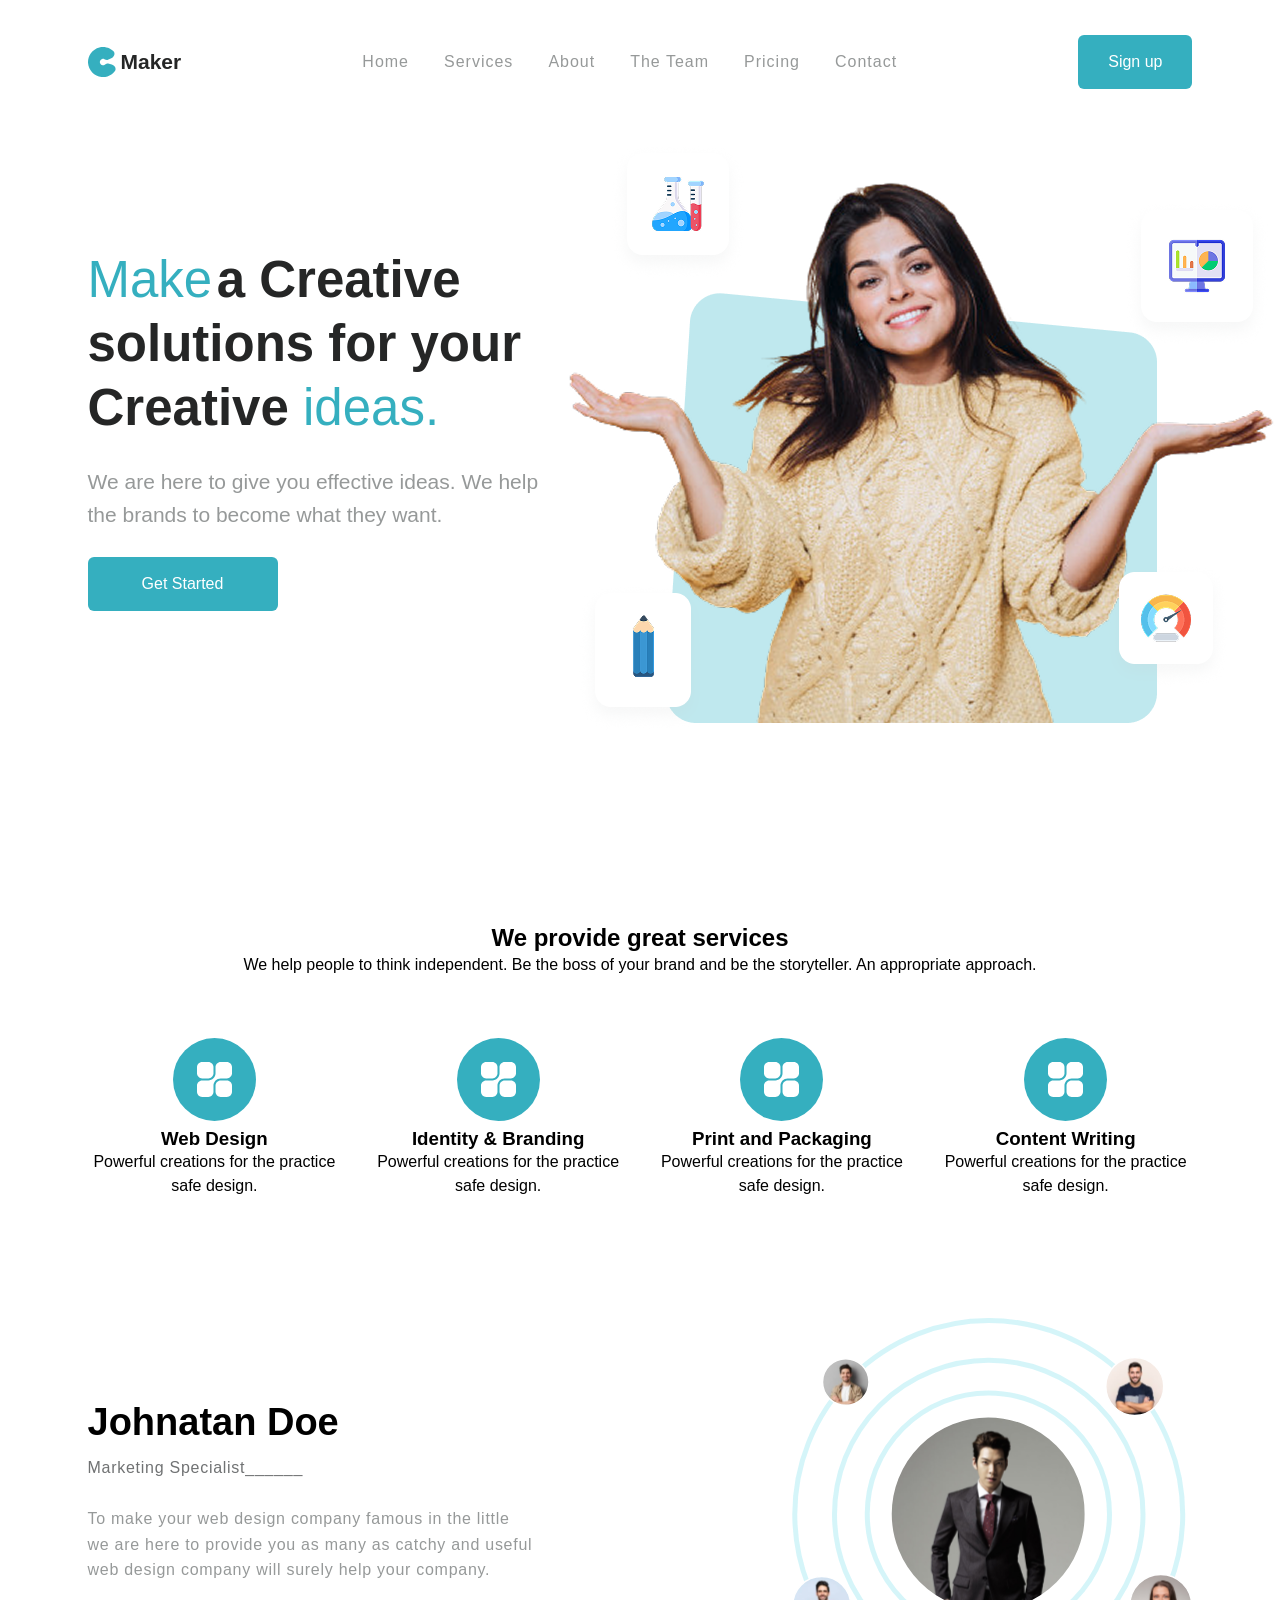
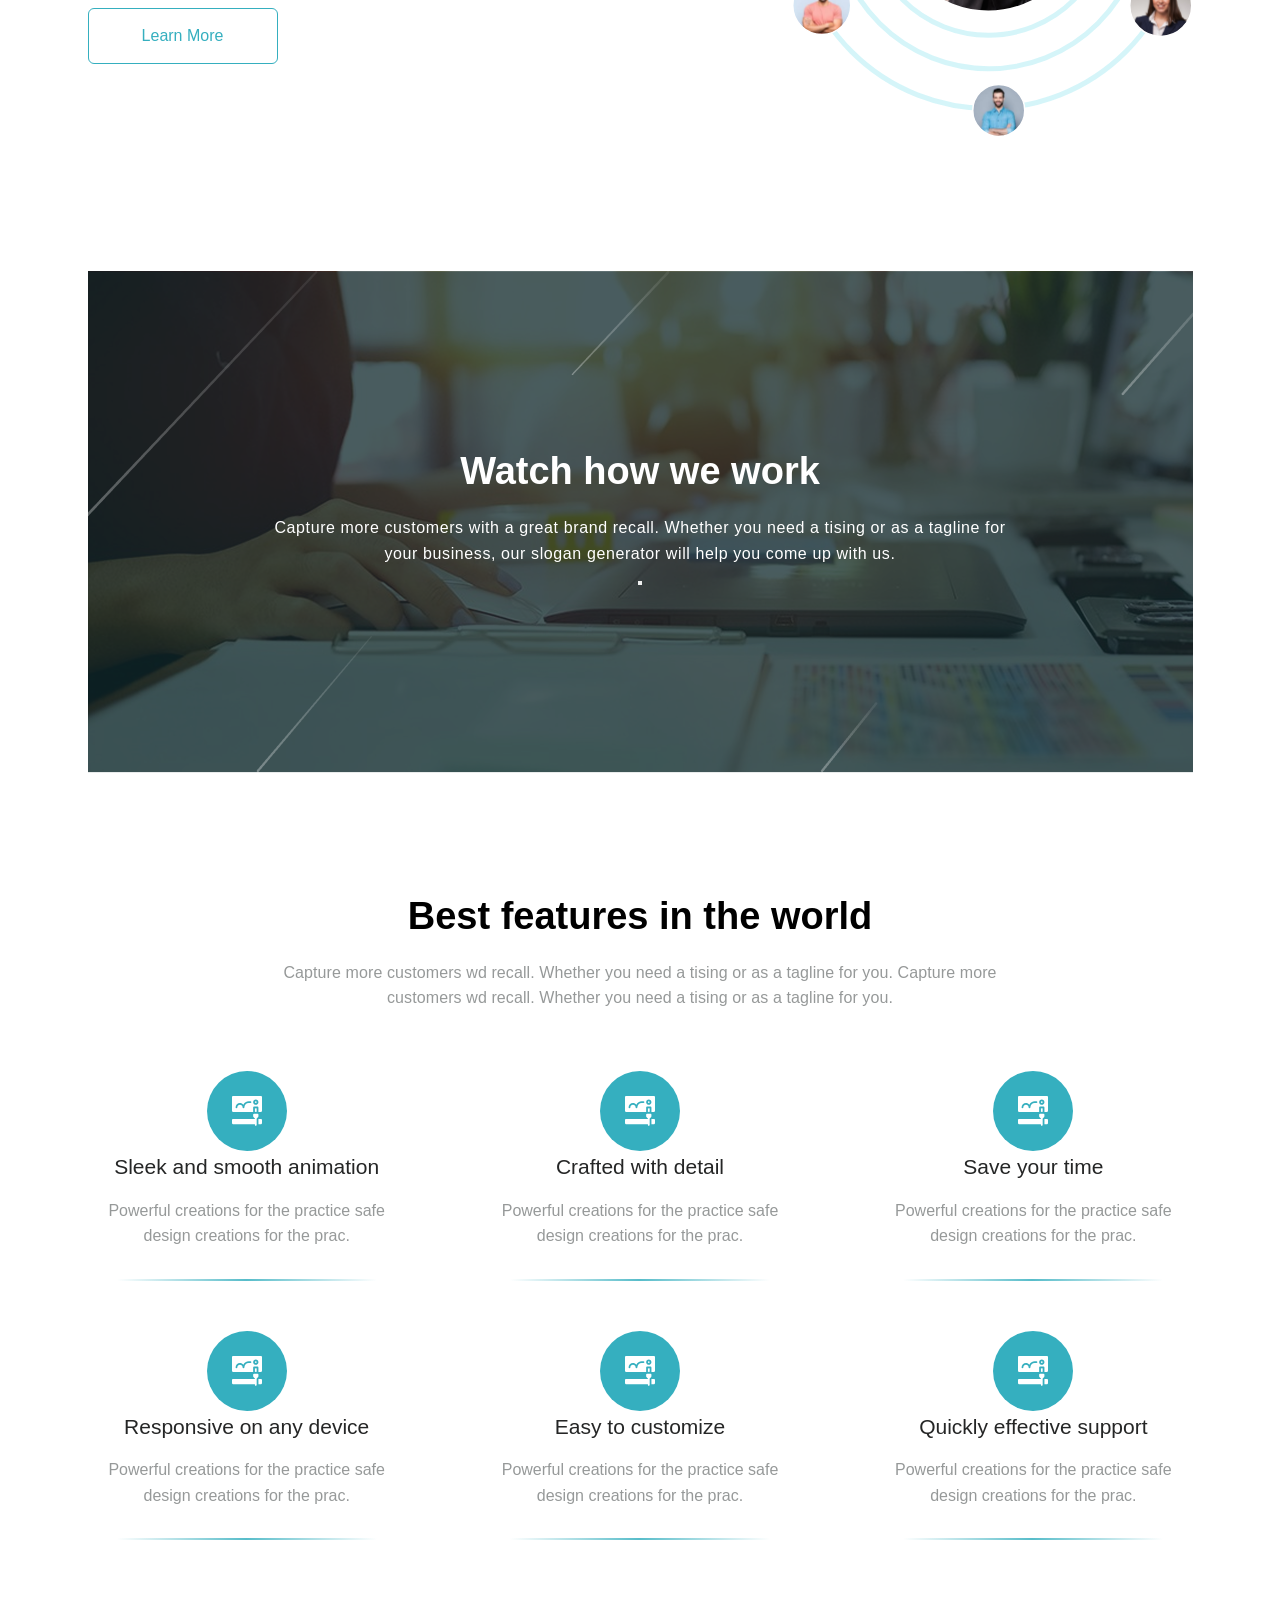
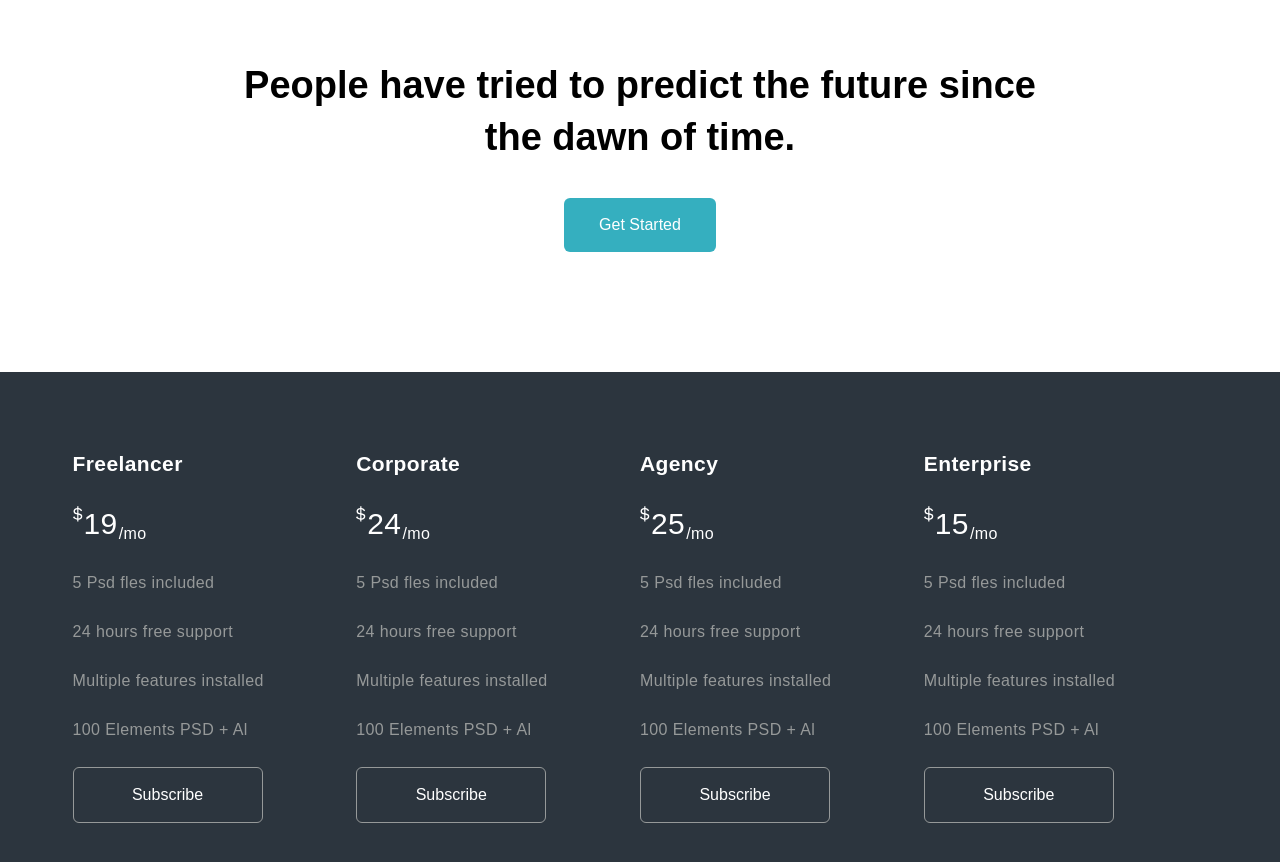
==== index.html @ e0fdf876 "init site" ====
<!DOCTYPE html>
<html lang="ru">

<head>
    <meta charset="UTF-8">
    <meta name="viewport" content="width=device-width, initial-scale=1.0">
    <title>Figma</title>
    <link rel="stylesheet" href="css/style.css">
    <link rel="stylesheet" href="css/base.css">
</head>

<body>
    <header>
        <div class="flex-column container ">
            <nav class="header__nav">
                <div class="header__logo">
                    <a class="header__logo-link" href="">
                        <img class="header__logo-img" src="img/logo.svg" alt="Логотип компании">
                        Maker</a>
                </div>
                <ul class="header__menu">
                    <li class="header__item">
                        <a class="header__link" href="#">Home</a>
                    </li>
                    <li class="header__item">
                        <a class="header__link" href="#">Services</a>
                    </li>
                    <li class="header__item">
                        <a class="header__link" href="#">About</a>
                    </li>
                    <li class="header__item">
                        <a class="header__link" href="#">The Team</a>
                    </li>
                    <li class="header__item">
                        <a class="header__link" href="#">Pricing</a>
                    </li>
                    <li class="header__item">
                        <a class="header__link" href="#">Contact</a>
                    </li>
                </ul>
                <div class="header__auth">
                    <a class="header__sign-up" href="">Sign up</a>
                </div>
            </nav>

            <div class="content m-t-56">
                <div class="content__text">
                    <p class="content__hading">
                        <span class="p-style">Make</span>
                        <span class='p-style_1'> a Creative solutions for your Creative </span>
                        <span class='p-style'>ideas.</span>
                    </p>
                    <p class="content__parag">We are here to give you effective ideas. We help the brands to become what
                        they want. </p>
                    <a class="content__link" href="">Get Started</a>
                </div>
                <div class="content__img">
                    <img src="img/header_img.png" alt="Контент">
                </div>
            </div>
        </div>
    </header>
    <main>
        <section class="flex-column container services">
            <h2 class="services-h2">We provide great services</h2>
            <p class="services-text">We help people to think independent. Be the boss of your brand and be the
                storyteller. An appropriate
                approach.</p>
            <div class="flex services-catalog">
                <div class="services-card">
                    <img class='services-img' src="img/icon.svg" alt="">
                    <h3 class='services-h3'>Web Design</h3>
                    <p class='services-text'>Powerful creations for the practice safe design.</p>
                </div>

                <div class="services-card">
                    <img class='services-img' src="img/icon.svg" alt="">
                    <h3 class='services-h3'>Identity & Branding</h3>
                    <p class='services-text'>Powerful creations for the practice safe design.</p>
                </div>

                <div class="services-card">
                    <img class='services-img' src="img/icon.svg" alt="">
                    <h3 class='services-h3'>Print and Packaging</h3>
                    <p class='services-text'>Powerful creations for the practice safe design.</p>
                </div>

                <div class="services-card">
                    <img class='services-img' src="img/icon.svg" alt="">
                    <h3 class='services-h3'>Content Writing</h3>
                    <p class='services-text'>Powerful creations for the practice safe design.</p>
                </div>
            </div>
        </section>

        <section class="flex container features-block">
            <div class="flex content-side">
                <div class="flex-column content-box">
                    <h2 class="features-h2">Johnatan Doe</h2>
                    <p class="features-text text-style">Marketing Specialist______</p>
                </div>
                <p class="features-text">To make your web design company famous in the little
                    we are here to provide you as many as catchy and useful
                    web design company will surely help your company.</p>
                <a class="features-btn" href="#">Learn More</a>
            </div>
            <div class="image-side">
                <img src="img/section_img.svg" />
            </div>
        </section>


        <section class="container">
            <div class="flex-column content__block content-style">
                <h2 class="content__block-h2">Watch how we work</h2>
                <p class="content__block-text">Capture more customers with a great brand recall. Whether you need a
                    tising or as a tagline for your
                    business, our slogan generator will help you come up with us.</p>
                <div class="content_play-button">
                    <button class='play-btn' type="button">
                    </button>
                </div>
            </div>
        </section>

        <section class="flex-column container mt-1 mb-1">
            <h2 class="section-h2 text-center">Best features in the world</h2>
            <p class="section-p text-center">Capture more customers wd recall. Whether you need a tising or as a tagline
                for you. Capture more
                customers wd recall. Whether you need a tising or as a tagline for you.</p>
            <div class="section-cards">
                <div class="card-item">
                    <img clas="card-icon" src="img/card-icon.svg" alt="">
                    <p class="card-title">Sleek and smooth animation</p>
                    <p class="card-text">Powerful creations for the practice safe
                        design creations for the prac.</p>
                    <img class="line" src="img/line.svg" alt="">
                </div>

                <div class="card-item">
                    <img clas="card-icon" src="img/card-icon.svg" alt="">
                    <p class="card-title">Crafted with detail</p>
                    <p class="card-text">Powerful creations for the practice safe
                        design creations for the prac.</p>
                    <img class="line" src="img/line.svg" alt="">
                </div>

                <div class="card-item">
                    <img clas="card-icon" src="img/card-icon.svg" alt="">
                    <p class="card-title">Save your time</p>
                    <p class="card-text">Powerful creations for the practice safe
                        design creations for the prac.</p>
                    <img class="line" src="img/line.svg" alt="">
                </div>


                <div class="card-item">
                    <img clas="card-icon" src="img/card-icon.svg" alt="">
                    <p class="card-title">Responsive on any device</p>
                    <p class="card-text">Powerful creations for the practice safe
                        design creations for the prac.</p>
                    <img class="line" src="img/line.svg" alt="">
                </div>


                <div class="card-item">
                    <img clas="card-icon" src="img/card-icon.svg" alt="">
                    <p class="card-title">Easy to customize</p>
                    <p class="card-text">Powerful creations for the practice safe
                        design creations for the prac.</p>
                    <img class="line" src="img/line.svg" alt="">
                </div>


                <div class="card-item">
                    <img clas="card-icon" src="img/card-icon.svg" alt="">
                    <p class="card-title">Quickly effective support</p>
                    <p class="card-text">Powerful creations for the practice safe
                        design creations for the prac.</p>
                    <img class="line" src="img/line.svg" alt="">
                </div>
            </div>
        </section>

        <section class="container flex-column dop-class text-center mb-1">
            <h2 class="last__text">People have tried to predict the future since the dawn of time.</h2>
            <button class="last__btn">Get Started</button>
        </section>
    </main>
    <footer>


        <section class="container-xl class-bg">
            <div class="footer-contents">
                <div class="footer-item">
                    <h3 class="footer-h3">Freelancer</h3>
                    <div class="footer__item-group">
                        <img class="footer__item-img" src="img/footer/dollar.svg" alt="">
                        <p class="footer__item-price">19</p>
                        <p class='flex-self'>/mo</p>
                    </div>
                    <p class="footer_content_text">5 Psd fles included</p>
                    <p class="footer_content_text">24 hours free support</p>
                    <p class="footer_content_text">Multiple features installed</p>
                    <p class="footer_content_text">100 Elements PSD + Al</p>
                    <button class='btn-sub'>Subscribe</button>
                </div>

                <div class="footer-item">
                    <h3 class="footer-h3"> Corporate</h3>
                    <div class="footer__item-group">
                        <img class="footer__item-img" src="img/footer/dollar.svg" alt="">
                        <p class="footer__item-price">24</p>
                        <p class='flex-self'>/mo</p>
                    </div>
                    <p class="footer_content_text">5 Psd fles included</p>
                    <p class="footer_content_text">24 hours free support</p>
                    <p class="footer_content_text">Multiple features installed</p>
                    <p class="footer_content_text">100 Elements PSD + Al</p>
                    <button class='btn-sub'>Subscribe</button>
                </div>


                <div class="footer-item">
                    <h3 class="footer-h3">Agency</h3>
                    <div class="footer__item-group">
                        <img class="footer__item-img" src="img/footer/dollar.svg" alt="">
                        <p class="footer__item-price">25</p>
                        <p class='flex-self'>/mo</p>
                    </div>
                    <p class="footer_content_text">5 Psd fles included</p>
                    <p class="footer_content_text">24 hours free support</p>
                    <p class="footer_content_text">Multiple features installed</p>
                    <p class="footer_content_text">100 Elements PSD + Al</p>
                    <button class='btn-sub'>Subscribe</button>
                </div>


                <div class="footer-item">
                    <h3 class="footer-h3">Enterprise</h3>
                    <div class="footer__item-group">
                        <img class="footer__item-img" src="img/footer/dollar.svg" alt="">
                        <p class="footer__item-price">15</p>
                        <p class='flex-self'>/mo</p>
                    </div>
                    <p class="footer_content_text">5 Psd fles included</p>
                    <p class="footer_content_text">24 hours free support</p>
                    <p class="footer_content_text">Multiple features installed</p>
                    <p class="footer_content_text">100 Elements PSD + Al</p>
                    <button class='btn-sub'>Subscribe</button>
                </div>
            </div>
        </section>
    </footer>
</body>

</html>
---- css/style.css ----
@charset "UTF-8";

*,
*::before,
*::after {
  margin: 0;
  padding: 0;
  box-sizing: border-box;
}

a {
  color: inherit;
  /* Цвет как у родительского текста */
  text-decoration: none;
  /* Убираем подчёркивание */
}

ul,
ol {
  list-style: none;
  /* убирает маркеры */
}


html {
  height: 100%;
  font-size: 62.5%;
}

@media (prefers-reduced-motion: no-preference) {
  :root {
    scroll-behavior: smooth;
  }
}

body {
  font-family: "Roboto", sans-serif;
  font-style: normal;
  font-size: 1.6rem;
  font-weight: 400;
  line-height: 1.5;
  -webkit-text-size-adjust: 100%;
  -webkit-tap-highlight-color: rgba(0, 0, 0, 0);
}

h6, .h6, h5, .h5, h4, .h4, h3, .h3, h2, .h2, h1, .h1 {
  margin-top: 0;
  font-weight: 600;
  line-height: 1.2;
}

address {
  margin-bottom: 1rem;
  font-style: normal;
  line-height: inherit;
}

input,
button,
select,
optgroup,
textarea {
  margin: 0;
  font-family: inherit;
  font-size: inherit;
  line-height: inherit;
}

button,
select {
  text-transform: none;
}

[role=button] {
  cursor: pointer;
}

select {
  word-wrap: normal;
}

select:disabled {
  opacity: 1;
}


button,
[type=button],
[type=reset],
[type=submit] {
  -webkit-appearance: button;
}

button:not(:disabled),
[type=button]:not(:disabled),
[type=reset]:not(:disabled),
[type=submit]:not(:disabled) {
  cursor: pointer;
}

::-moz-focus-inner {
  padding: 0;
  border-style: none;
}

textarea {
  resize: vertical;
}

fieldset {
  min-width: 0;
  padding: 0;
  margin: 0;
  border: 0;
}

legend {
  float: left;
  width: 100%;
  padding: 0;
  margin-bottom: 0.5rem;
  line-height: inherit;
  font-size: calc(1.275rem + 0.3vw);
}

::-webkit-datetime-edit-fields-wrapper,
::-webkit-datetime-edit-text,
::-webkit-datetime-edit-minute,
::-webkit-datetime-edit-hour-field,
::-webkit-datetime-edit-day-field,
::-webkit-datetime-edit-month-field,
::-webkit-datetime-edit-year-field {
  padding: 0;
}

::-webkit-inner-spin-button {
  height: auto;
}

[type=search] {
  -webkit-appearance: textfield;
  outline-offset: -2px;
}

[type=search]::-webkit-search-cancel-button {
  cursor: pointer;
  filter: grayscale(1);
}

::-webkit-search-decoration {
  -webkit-appearance: none;
}

::-webkit-color-swatch-wrapper {
  padding: 0;
}

::-webkit-file-upload-button {
  font: inherit;
  -webkit-appearance: button;
}

::file-selector-button {
  font: inherit;
  -webkit-appearance: button;
}

output {
  display: inline-block;
}

iframe {
  border: 0;
}

summary {
  display: list-item;
  cursor: pointer;
}

progress {
  vertical-align: baseline;
}
---- css/base.css ----
:root {
    --color-base: #35AFBF;
    --color-footer: #2C353E;
    --color-section-bg: #D1F4F9;
    --color-text: #969999;
    --color-text-black: #252626;
    --color-text-white: #FFFFFF;
    --color-text-charcoal: #707273;
}

body {
    display: flex;
    flex-direction: column;
}

.flex {
    display: flex;
}

.flex-column {
    display: flex;
    flex-direction: column;
}

.container {
    max-width: 1135px;
    margin-left: auto;
    margin-right: auto;
    padding-left: 15px;
    padding-right: 15px;
}


.container-xl {
    max-width: 1440px;
    margin-left: auto;
    margin-right: auto;
    padding-left: 15px;
    padding-right: 15px;
}

.m-t-56 {
    margin-top: 56px;
}

.header__nav {
    display: flex;
    align-items: center;
    justify-content: space-between;
    margin-top: 35px;
}

.header__menu {
    display: flex;
    column-gap: 35px;
}

.header__logo-img {
    height: 30px;
}

.header__logo-link {
    display: flex;
    align-items: center;
    font-size: 2.1rem;
    font-weight: 600;
    column-gap: 5px;
    color: var(--color-text-black);
}

.header__auth a {
    display: flex;
    background-color: var(--color-base);
    color: var(--color-text-white);
    padding: 15px 30px;
    font-weight: 500;
    border-radius: 6px;
}

.header__link {
    color: var(--color-text);
    letter-spacing: 1px;
}

.header__link:hover {
    color: var(--color-base);
}

.content {
    display: flex;
    align-items: center;
}


.content__text {
    min-width: 456px;
}

.content__img {
    height: 569px;
}

.p-style,
.p-style_1 {
    color: var(--color-base);
    font-size: 5.1rem;
}

.p-style_1 {
    color: var(--color-text-black);
    font-weight: 600;
}

.content__parag {
    color: var(--color-text);
    line-height: 1.6;
    font-size: 2.1rem;
}

.content__text {
    display: flex;
    flex-direction: column;
    gap: 25px;
}

.content__hading {
    line-height: 1.25;
}

.content__link {
    display: flex;
    background-color: var(--color-base);
    color: var(--color-text-white);
    padding: 15px 35px;
    font-weight: 500;
    border-radius: 6px;
    max-width: 190px;
    justify-content: center;
}

.services-catalog {
    margin-top: 61px;
    column-gap: 30px;
}
.services {
    text-align: center;
    margin-top: 210px;
}

.features-block {
    margin-top: 120px;
    margin-bottom: 120px;
    align-items: center;
    justify-content: space-between;
}

.features-text {
    color: var(--color-text);
    line-height: 1.6;
    letter-spacing: .73px;
}

.features-btn {
    display: flex;
    background-color: transparent;
    border: 1px solid var(--color-base);
    color: var(--color-base);
    padding: 15px 35px;
    font-weight: 500;
    border-radius: 6px;
    max-width: 190px;
    justify-content: center;
}

.content-side {
    flex-direction: column;
    max-width: 44.9rem;
    justify-content: space-between;
    row-gap: 25px;
}

.text-style {
    color: var(--color-text-charcoal);
}
.content-box {
    row-gap: 10px;
}

.features-h2 {
    font-size: 3.8rem;
}

.content__block {
    justify-content: center;
    width: 100%;
    min-height: 50.9rem;
    background-image: url('../img/Background.png');
    background-repeat: no-repeat;
}

.content-style {
    align-items: center;
    color: var(--color-text-white); 
}

.content__block-h2 {
    font-size: 3.8rem;
    margin-bottom: 20px;
}

.content__block-text {
    max-width: 765px;
    line-height: 1.6;
    text-align: center;
    letter-spacing: .6px;
}

.content_play-button {
    max-width: 93px;
}

.text-center {
    text-align: center;
}

.section-cards {
    display: grid;
    grid-template-columns: repeat(3, 1fr);
    column-gap: 75px;
    row-gap: 50px;
    margin-top: 60px;
}

.section-h2 {
    font-size: 3.8rem;
    margin-bottom: 20px;
}

.section-p {
    max-width: 785px;
    margin: 0 auto;
    color: var(--color-text);
    letter-spacing: .1px;
    line-height: 1.6;
}

.card-item {
    display: grid;
    justify-items: center;
}

.card-title {
    font-size: 2.1rem;
    color: var(--color-text-black);
    padding-bottom: 15px;
}

.card-text {
    text-align: center;
    line-height: 1.6;
    color: var(--color-text);
    padding-bottom: 30px;
}

.mt-1 {
    margin-top: 120px;
}

.mb-1 {
    margin-bottom: 120px;
}

.last__text {
    max-width: 85.4rem;
    font-size: 3.8rem;
    line-height: 1.35;
}

.last__btn {
    display: flex;
    background-color: var(--color-base); 
    color: var(--color-text-white);
    border: none;
    padding: 15px 35px;
    font-weight: 500;
    border-radius: 6px;
    max-width: 190px;
    justify-content: center;
}

.class-bg {
    background: var(--color-footer);
    color: var(--color-text-white);
}
.footer-contents {
    display: grid;
    grid-template-columns: repeat(4, 1fr);
    max-width: 1135px;
    padding-top: 7.9rem;
    margin-left: auto;
    margin-right: auto;
    padding-bottom: 3.9rem;
}

.dop-class {
    row-gap: 35px;
    align-items: center;
}

.footer-h3 {
    font-size: 2.1rem;
}
.footer-item {
    display: flex;
    flex-direction: column;
    row-gap: 25px;
    letter-spacing: .4px;
}
.footer__item-group {
    display: flex;
    color: var(--color-text-white);
    column-gap: 1px;
}

.footer_content_text {
    color: var(--color-text);
}

.footer__item-price {
    font-size: 3rem;
}

.footer__item-img {
    height: 26px;
    width: 10px;
}

.flex-self {
    align-self: flex-end;

    line-height: 1.6;
}
.btn-sub {
    display: flex;
    background-color: var(--color-footer); 
    color: var(--color-text-white);
    border: 1px solid var(--color-text);
    padding: 15px 35px;
    font-weight: 500;
    border-radius: 6px;
    max-width: 190px;
    justify-content: center;
}
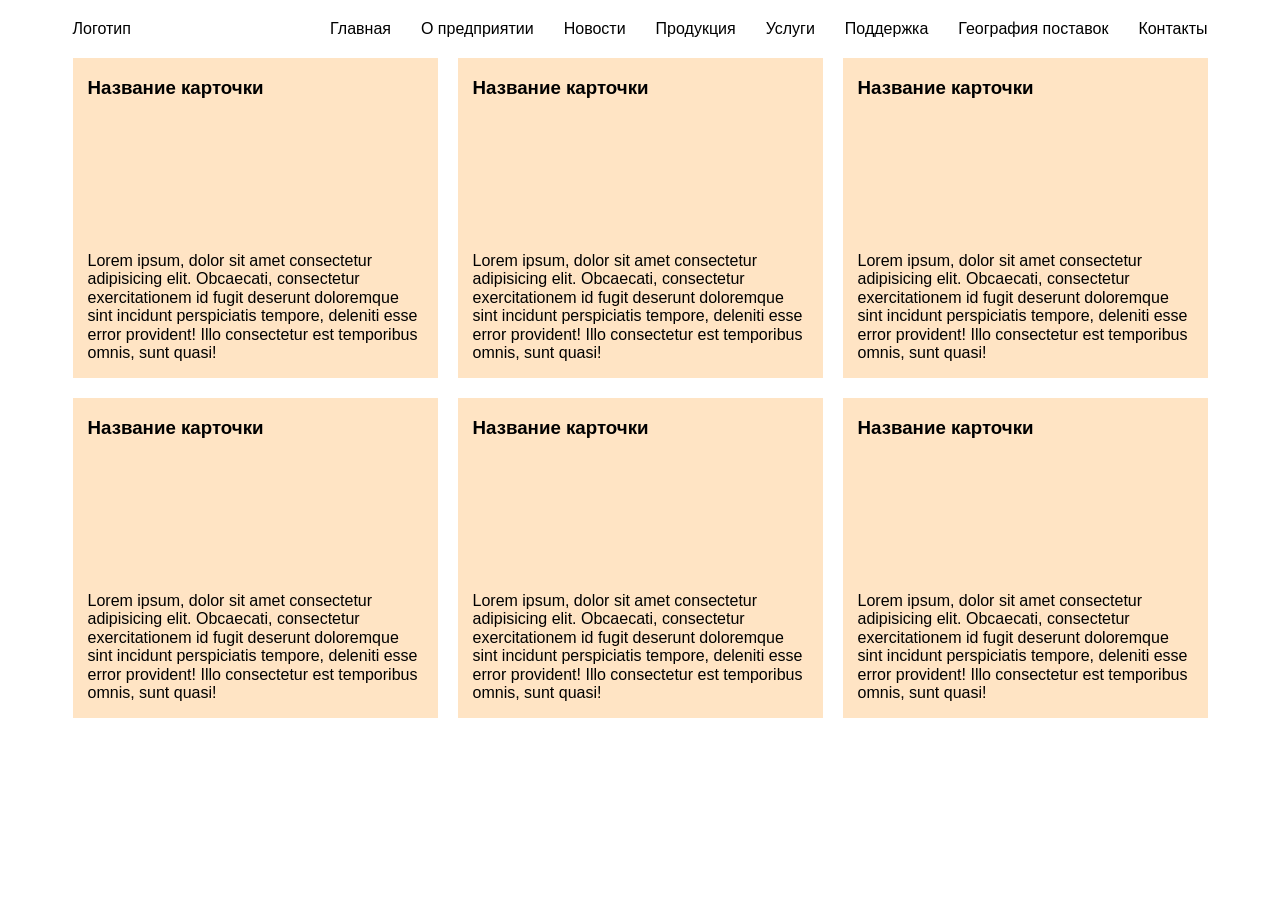
==== commit 01272756: "миграция" ====
--- a/index.html
+++ b/index.html
@@ -1,257 +1,116 @@
 <!DOCTYPE html>
-<html lang="ru">
+<html lang="ru" class="page" style="scroll-behavior: smooth">
 
 <head>
     <meta charset="UTF-8">
     <meta name="viewport" content="width=device-width, initial-scale=1.0">
-    <title>Figma</title>
-    <link rel="stylesheet" href="css/style.css">
-    <link rel="stylesheet" href="css/base.css">
+    <title>Пионер</title>
+    <link rel="stylesheet" href="static/vendor.css">
+    <link rel="stylesheet" href="static/main.css">
+    <script src="js/burger-menu.js" defer></script>
 </head>
 
 <body>
-    <header>
-        <div class="flex-column container ">
-            <nav class="header__nav">
-                <div class="header__logo">
-                    <a class="header__logo-link" href="">
-                        <img class="header__logo-img" src="img/logo.svg" alt="Логотип компании">
-                        Maker</a>
-                </div>
-                <ul class="header__menu">
-                    <li class="header__item">
-                        <a class="header__link" href="#">Home</a>
-                    </li>
-                    <li class="header__item">
-                        <a class="header__link" href="#">Services</a>
-                    </li>
-                    <li class="header__item">
-                        <a class="header__link" href="#">About</a>
-                    </li>
-                    <li class="header__item">
-                        <a class="header__link" href="#">The Team</a>
-                    </li>
-                    <li class="header__item">
-                        <a class="header__link" href="#">Pricing</a>
-                    </li>
-                    <li class="header__item">
-                        <a class="header__link" href="#">Contact</a>
-                    </li>
-                </ul>
-                <div class="header__auth">
-                    <a class="header__sign-up" href="">Sign up</a>
-                </div>
-            </nav>
+    <div class="site-container">
+        <header class="header">
+            <div class="container header__container">
+                <a href="#" class="logo">Логотип</a>
+                <nav class="nav-rightbar" data-nav>
+                    <ul class="nav__list">
+                        <li class="nav__item"><a href="#" class="nav__link">Главная</a></li>
+                        <li class="nav__item"><a href="#" class="nav__link">О предприятии</a></li>
+                        <li class="nav__item"><a href="#" class="nav__link">Новости</a></li>
+                        <li class="nav__item"><a href="#" class="nav__link">Продукция</a></li>
+                        <li class="nav__item"><a href="#" class="nav__link">Услуги</a></li>
+                        <li class="nav__item"><a href="#" class="nav__link">Поддержка</a></li>
+                        <li class="nav__item"><a href="#" class="nav__link">География поставок</a></li>
+                        <li class="nav__item"><a href="#" class="nav__link">Контакты</a></li>
+                    </ul>
 
-            <div class="content m-t-56">
-                <div class="content__text">
-                    <p class="content__hading">
-                        <span class="p-style">Make</span>
-                        <span class='p-style_1'> a Creative solutions for your Creative </span>
-                        <span class='p-style'>ideas.</span>
-                    </p>
-                    <p class="content__parag">We are here to give you effective ideas. We help the brands to become what
-                        they want. </p>
-                    <a class="content__link" href="">Get Started</a>
-                </div>
-                <div class="content__img">
-                    <img src="img/header_img.png" alt="Контент">
+                    <div class="header__content--mobile">
+
+                        <div class="header__content ">
+                            <img src="media/phone 1.svg" alt="Трубка" height="18px">
+                            <span class="content--btn">Перезвоните мне</span>
+                        </div>
+
+                        <div class="content--mobile">
+                            <span class="content--text"> По вопросам и предложениям</span>
+                            <a href="mailto:pionerrr@sila.ru" class="mobile--mail">pionerrr@sila.ru</a>
+                        </div>
+                        <div class="content--mobile">
+                            <span class="content--text">Для консультации</span>
+                            <a href="tel:+74954562421" class="mobile--tel">+7 (495) 456-24-21</a>
+                        </div>
+                    </div>
+                </nav>
+                <button class="burger" aria-label="Открыть меню" aria-expanded="false" data-burger>
+                    <span class="burger__line"></span>
+                </button>
+            </div>
+        </header>
+        <main class="main">
+            <div class="container">
+                <div class="sections-card">
+                    <div class="section-card">
+                        <h3 class="section-h3">Название карточки</h3>
+                        <p class="section-text">Lorem ipsum, dolor sit amet consectetur adipisicing elit. Obcaecati,
+                            consectetur exercitationem
+                            id fugit deserunt doloremque sint incidunt perspiciatis tempore, deleniti esse error
+                            provident!
+                            Illo consectetur est temporibus omnis, sunt quasi!</p>
+                    </div>
+
+                    <div class="section-card">
+                        <h3 class="section-h3">Название карточки</h3>
+                        <p class="section-text">Lorem ipsum, dolor sit amet consectetur adipisicing elit. Obcaecati,
+                            consectetur exercitationem
+                            id fugit deserunt doloremque sint incidunt perspiciatis tempore, deleniti esse error
+                            provident!
+                            Illo consectetur est temporibus omnis, sunt quasi!</p>
+                    </div>
+
+                    <div class="section-card">
+                        <h3 class="section-h3">Название карточки</h3>
+                        <p class="section-text">Lorem ipsum, dolor sit amet consectetur adipisicing elit. Obcaecati,
+                            consectetur exercitationem
+                            id fugit deserunt doloremque sint incidunt perspiciatis tempore, deleniti esse error
+                            provident!
+                            Illo consectetur est temporibus omnis, sunt quasi!</p>
+                    </div>
+
+                    <div class="section-card">
+                        <h3 class="section-h3">Название карточки</h3>
+                        <p class="section-text">Lorem ipsum, dolor sit amet consectetur adipisicing elit. Obcaecati,
+                            consectetur exercitationem
+                            id fugit deserunt doloremque sint incidunt perspiciatis tempore, deleniti esse error
+                            provident!
+                            Illo consectetur est temporibus omnis, sunt quasi!</p>
+                    </div>
+
+                    <div class="section-card">
+                        <h3 class="section-h3">Название карточки</h3>
+                        <p class="section-text">Lorem ipsum, dolor sit amet consectetur adipisicing elit. Obcaecati,
+                            consectetur exercitationem
+                            id fugit deserunt doloremque sint incidunt perspiciatis tempore, deleniti esse error
+                            provident!
+                            Illo consectetur est temporibus omnis, sunt quasi!</p>
+                    </div>
+
+                    <div class="section-card">
+                        <h3 class="section-h3">Название карточки</h3>
+                        <p class="section-text">Lorem ipsum, dolor sit amet consectetur adipisicing elit. Obcaecati,
+                            consectetur exercitationem
+                            id fugit deserunt doloremque sint incidunt perspiciatis tempore, deleniti esse error
+                            provident!
+                            Illo consectetur est temporibus omnis, sunt quasi!</p>
+                    </div>
                 </div>
             </div>
-        </div>
-    </header>
-    <main>
-        <section class="flex-column container services">
-            <h2 class="services-h2">We provide great services</h2>
-            <p class="services-text">We help people to think independent. Be the boss of your brand and be the
-                storyteller. An appropriate
-                approach.</p>
-            <div class="flex services-catalog">
-                <div class="services-card">
-                    <img class='services-img' src="img/icon.svg" alt="">
-                    <h3 class='services-h3'>Web Design</h3>
-                    <p class='services-text'>Powerful creations for the practice safe design.</p>
-                </div>
-
-                <div class="services-card">
-                    <img class='services-img' src="img/icon.svg" alt="">
-                    <h3 class='services-h3'>Identity & Branding</h3>
-                    <p class='services-text'>Powerful creations for the practice safe design.</p>
-                </div>
-
-                <div class="services-card">
-                    <img class='services-img' src="img/icon.svg" alt="">
-                    <h3 class='services-h3'>Print and Packaging</h3>
-                    <p class='services-text'>Powerful creations for the practice safe design.</p>
-                </div>
-
-                <div class="services-card">
-                    <img class='services-img' src="img/icon.svg" alt="">
-                    <h3 class='services-h3'>Content Writing</h3>
-                    <p class='services-text'>Powerful creations for the practice safe design.</p>
-                </div>
-            </div>
-        </section>
-
-        <section class="flex container features-block">
-            <div class="flex content-side">
-                <div class="flex-column content-box">
-                    <h2 class="features-h2">Johnatan Doe</h2>
-                    <p class="features-text text-style">Marketing Specialist______</p>
-                </div>
-                <p class="features-text">To make your web design company famous in the little
-                    we are here to provide you as many as catchy and useful
-                    web design company will surely help your company.</p>
-                <a class="features-btn" href="#">Learn More</a>
-            </div>
-            <div class="image-side">
-                <img src="img/section_img.svg" />
-            </div>
-        </section>
-
-
-        <section class="container">
-            <div class="flex-column content__block content-style">
-                <h2 class="content__block-h2">Watch how we work</h2>
-                <p class="content__block-text">Capture more customers with a great brand recall. Whether you need a
-                    tising or as a tagline for your
-                    business, our slogan generator will help you come up with us.</p>
-                <div class="content_play-button">
-                    <button class='play-btn' type="button">
-                    </button>
-                </div>
-            </div>
-        </section>
-
-        <section class="flex-column container mt-1 mb-1">
-            <h2 class="section-h2 text-center">Best features in the world</h2>
-            <p class="section-p text-center">Capture more customers wd recall. Whether you need a tising or as a tagline
-                for you. Capture more
-                customers wd recall. Whether you need a tising or as a tagline for you.</p>
-            <div class="section-cards">
-                <div class="card-item">
-                    <img clas="card-icon" src="img/card-icon.svg" alt="">
-                    <p class="card-title">Sleek and smooth animation</p>
-                    <p class="card-text">Powerful creations for the practice safe
-                        design creations for the prac.</p>
-                    <img class="line" src="img/line.svg" alt="">
-                </div>
-
-                <div class="card-item">
-                    <img clas="card-icon" src="img/card-icon.svg" alt="">
-                    <p class="card-title">Crafted with detail</p>
-                    <p class="card-text">Powerful creations for the practice safe
-                        design creations for the prac.</p>
-                    <img class="line" src="img/line.svg" alt="">
-                </div>
-
-                <div class="card-item">
-                    <img clas="card-icon" src="img/card-icon.svg" alt="">
-                    <p class="card-title">Save your time</p>
-                    <p class="card-text">Powerful creations for the practice safe
-                        design creations for the prac.</p>
-                    <img class="line" src="img/line.svg" alt="">
-                </div>
-
-
-                <div class="card-item">
-                    <img clas="card-icon" src="img/card-icon.svg" alt="">
-                    <p class="card-title">Responsive on any device</p>
-                    <p class="card-text">Powerful creations for the practice safe
-                        design creations for the prac.</p>
-                    <img class="line" src="img/line.svg" alt="">
-                </div>
-
-
-                <div class="card-item">
-                    <img clas="card-icon" src="img/card-icon.svg" alt="">
-                    <p class="card-title">Easy to customize</p>
-                    <p class="card-text">Powerful creations for the practice safe
-                        design creations for the prac.</p>
-                    <img class="line" src="img/line.svg" alt="">
-                </div>
-
-
-                <div class="card-item">
-                    <img clas="card-icon" src="img/card-icon.svg" alt="">
-                    <p class="card-title">Quickly effective support</p>
-                    <p class="card-text">Powerful creations for the practice safe
-                        design creations for the prac.</p>
-                    <img class="line" src="img/line.svg" alt="">
-                </div>
-            </div>
-        </section>
-
-        <section class="container flex-column dop-class text-center mb-1">
-            <h2 class="last__text">People have tried to predict the future since the dawn of time.</h2>
-            <button class="last__btn">Get Started</button>
-        </section>
-    </main>
-    <footer>
-
-
-        <section class="container-xl class-bg">
-            <div class="footer-contents">
-                <div class="footer-item">
-                    <h3 class="footer-h3">Freelancer</h3>
-                    <div class="footer__item-group">
-                        <img class="footer__item-img" src="img/footer/dollar.svg" alt="">
-                        <p class="footer__item-price">19</p>
-                        <p class='flex-self'>/mo</p>
-                    </div>
-                    <p class="footer_content_text">5 Psd fles included</p>
-                    <p class="footer_content_text">24 hours free support</p>
-                    <p class="footer_content_text">Multiple features installed</p>
-                    <p class="footer_content_text">100 Elements PSD + Al</p>
-                    <button class='btn-sub'>Subscribe</button>
-                </div>
-
-                <div class="footer-item">
-                    <h3 class="footer-h3"> Corporate</h3>
-                    <div class="footer__item-group">
-                        <img class="footer__item-img" src="img/footer/dollar.svg" alt="">
-                        <p class="footer__item-price">24</p>
-                        <p class='flex-self'>/mo</p>
-                    </div>
-                    <p class="footer_content_text">5 Psd fles included</p>
-                    <p class="footer_content_text">24 hours free support</p>
-                    <p class="footer_content_text">Multiple features installed</p>
-                    <p class="footer_content_text">100 Elements PSD + Al</p>
-                    <button class='btn-sub'>Subscribe</button>
-                </div>
-
-
-                <div class="footer-item">
-                    <h3 class="footer-h3">Agency</h3>
-                    <div class="footer__item-group">
-                        <img class="footer__item-img" src="img/footer/dollar.svg" alt="">
-                        <p class="footer__item-price">25</p>
-                        <p class='flex-self'>/mo</p>
-                    </div>
-                    <p class="footer_content_text">5 Psd fles included</p>
-                    <p class="footer_content_text">24 hours free support</p>
-                    <p class="footer_content_text">Multiple features installed</p>
-                    <p class="footer_content_text">100 Elements PSD + Al</p>
-                    <button class='btn-sub'>Subscribe</button>
-                </div>
-
-
-                <div class="footer-item">
-                    <h3 class="footer-h3">Enterprise</h3>
-                    <div class="footer__item-group">
-                        <img class="footer__item-img" src="img/footer/dollar.svg" alt="">
-                        <p class="footer__item-price">15</p>
-                        <p class='flex-self'>/mo</p>
-                    </div>
-                    <p class="footer_content_text">5 Psd fles included</p>
-                    <p class="footer_content_text">24 hours free support</p>
-                    <p class="footer_content_text">Multiple features installed</p>
-                    <p class="footer_content_text">100 Elements PSD + Al</p>
-                    <button class='btn-sub'>Subscribe</button>
-                </div>
-            </div>
-        </section>
-    </footer>
+        </main>
+        <footer class="footer"></footer>
+    </div>
+    <div id="overlay"></div>
 </body>
 
 </html>
--- a/static/main.css
+++ b/static/main.css
@@ -0,0 +1,320 @@
+/* maxgraph-youtube-source githube */
+
+:root {
+  --font-family: "Roboto", sans-serif;
+  --content-width: 1135px;
+  --container-offset: 15px;
+  --container-width: calc(var(--content-width) + var(--container-offset) * 2);
+  --main-text: black;
+  --main-bg: #fff;
+}
+
+*,
+::after,
+::before {
+  -webkit-box-sizing: inherit;
+  box-sizing: inherit;
+}
+
+a {
+  color: inherit;
+  text-decoration: none;
+}
+
+ul,
+ol {
+  list-style: none;
+}
+
+
+html {
+  -webkit-box-sizing: border-box;
+  box-sizing: border-box;
+}
+
+body {
+  font-size: 16px;
+  min-width: 320px;
+  min-height: 100%;
+}
+
+/* html class */
+.page {
+  font-family: var(--font-family);
+  height: 100%;
+}
+
+.site-container {
+  overflow: hidden;
+}
+
+.container {
+  max-width: var(--container-width);
+  padding: 0 var(--container-offset);
+  margin-left: auto;
+  margin-right: auto;
+}
+
+.sections-card {
+  display: grid;
+  grid-template-columns: repeat(12, 1fr);
+  gap: 20px;
+}
+
+.section-card {
+  display: flex;
+  flex-direction: column;
+  justify-content: space-between;
+  background-color: bisque;
+  grid-column: 4 span;
+  min-height: 320px;
+  padding: 0 var(--container-offset);
+}
+
+@media (max-width: 768px) {
+
+  .sections-card {
+    grid-template-columns: repeat(4, 1fr);
+  }
+}
+
+
+/* burger-menu  + burder-menu.js*/
+.header {
+  border-bottom: 1px solid var(--second-text);
+  padding: 20px 0;
+  color: var(--main-text);
+}
+
+.header__container {
+  display: flex;
+  align-items: center;
+  justify-content: space-between;
+}
+
+.nav__list {
+  margin: 0;
+  padding: 0;
+  list-style: none;
+  display: flex;
+  align-items: center;
+}
+
+.nav__item:not(:last-child) {
+  margin-right: 30px;
+}
+
+
+.burger {
+  position: relative;
+  width: 30px;
+  height: 20px;
+  display: none;
+  border: none;
+  padding: 0;
+  background-color: transparent;
+  cursor: pointer;
+}
+
+.burger__line {
+  position: absolute;
+  left: 0;
+  top: 50%;
+  width: 100%;
+  height: 2px;
+  background-color: var(--main-text);
+  transform: translateY(-50%);
+  transition: opacity 0.3s ease-in-out;
+}
+
+.burger::before,
+.burger::after {
+  content: "";
+  position: absolute;
+  left: 0;
+  width: 100%;
+  height: 2px;
+  background-color: var(--main-text);
+  transition: transform 0.3s ease-in-out, top 0.3s ease-in-out, bottom 0.3s ease-in-out;
+}
+
+.burger::before {
+  top: 0;
+}
+
+.burger::after {
+  bottom: 0;
+}
+
+.burger--active .burger__line {
+  opacity: 0;
+}
+
+.burger--active::before {
+  top: 50%;
+  transform: rotate(45deg);
+}
+
+.burger--active::after {
+  bottom: auto;
+  top: 50%;
+  transform: rotate(-45deg);
+}
+
+.stop-scroll {
+  overflow: hidden;
+}
+
+
+.header__content--mobile {
+  display: none;
+}
+
+#overlay {
+    display: none;
+    position: fixed;
+    width: 100%;
+    height: 100%;
+    top:0;
+    left:0;
+    bottom: 0;
+    right: 0;
+    z-index: 100;
+    background-color: rgba(0,0,0,0.5);
+    cursor: pointer;
+  }
+
+@media (max-width: 1024px) {
+
+  .burger {
+    display: block;
+  }
+
+  .nav-leftbar {
+    --header-height: 63px;
+    position: fixed;
+    right: 0;
+    top: var(--header-height);
+    -webkit-box-orient: vertical;
+    -webkit-box-direction: normal;
+    z-index: 101;
+    overflow-y: auto;
+    padding: 30px 0;
+    width: 75%;
+    max-width: 300px;
+    height: 100vh;
+    background-color: var(--main-bg);
+    transform: translateX(100%);
+    visibility: hidden;
+    transition: transform .3s , visibility .3s;
+  }
+
+  .nav-rightbar {
+    position: fixed;
+    left: 0;
+    top: 0;
+    -webkit-box-orient: vertical;
+    -webkit-box-direction: normal;
+    z-index: 101;
+    overflow-y: auto;
+    padding: 28px;
+    width: 75%;
+    max-width: 300px;
+    height: 100vh;
+    background-color: var(--main-bg);
+    transform: translateX(-100%);
+    visibility: hidden;
+    transition: transform .3s , visibility .3s;
+    box-shadow:  10px 0 13px -5px rgba(34, 60, 80, .2);
+  }
+
+  .nav--visible {
+    transform: translateX(0);
+    visibility: visible;
+  }
+
+  .resize-animation-stopper * {
+    transition: none !important;
+    animation: none !important;
+  }
+
+
+
+  .nav__list {
+    flex-direction: column;
+    gap: 25px;
+  }
+
+  .nav__item {
+    width: 100%;
+  }
+
+  .nav__item:not(:last-child) {
+    margin-right: 0;
+  }
+
+  .nav__link {
+    display: inline-block;
+    width: 100%;
+    /* padding: 20px 30px; */
+    border-bottom: 1px solid var(--second-text);
+    font-size: 14px;
+  }
+
+  .header__content {
+    display: flex;
+    align-items: center;
+    gap: 4px;
+    margin-top: 28px;
+  }
+
+  .content--btn {
+    font-size:14px;
+    text-transform: uppercase;
+    color: #607ce6;
+    line-height: 120%;
+    font-weight: 400;
+  }
+
+  .header__content--mobile {
+    display: inline-flex;
+    flex-direction: column;
+    row-gap: 28px;
+  }
+  .content--mobile {
+    display: flex;
+    flex-direction: column;
+    align-items: flex-start;
+  }
+
+  .content--text {
+    font-size: 14px;
+    font-weight: 400;
+    line-height: 120%;
+    color: #363636;
+  }
+
+  .mobile--mail, .mobile--tel {
+    color:  #607ce6;
+    border-bottom: 1px solid #607ce6;
+    font-weight: 600;
+  } 
+
+}
+
+
+.button {
+  border: none;
+  border-radius: 4px;
+  padding: 13px 25px;
+  font-family: inherit;
+  font-size: 20px;
+  color: var(--main-text);
+  background-color: var(--accent);
+  cursor: pointer;
+  transition: background-color 0.3s ease-in-out;
+}
+
+.button:hover {
+  background-color: var(--accent-active);
+}
